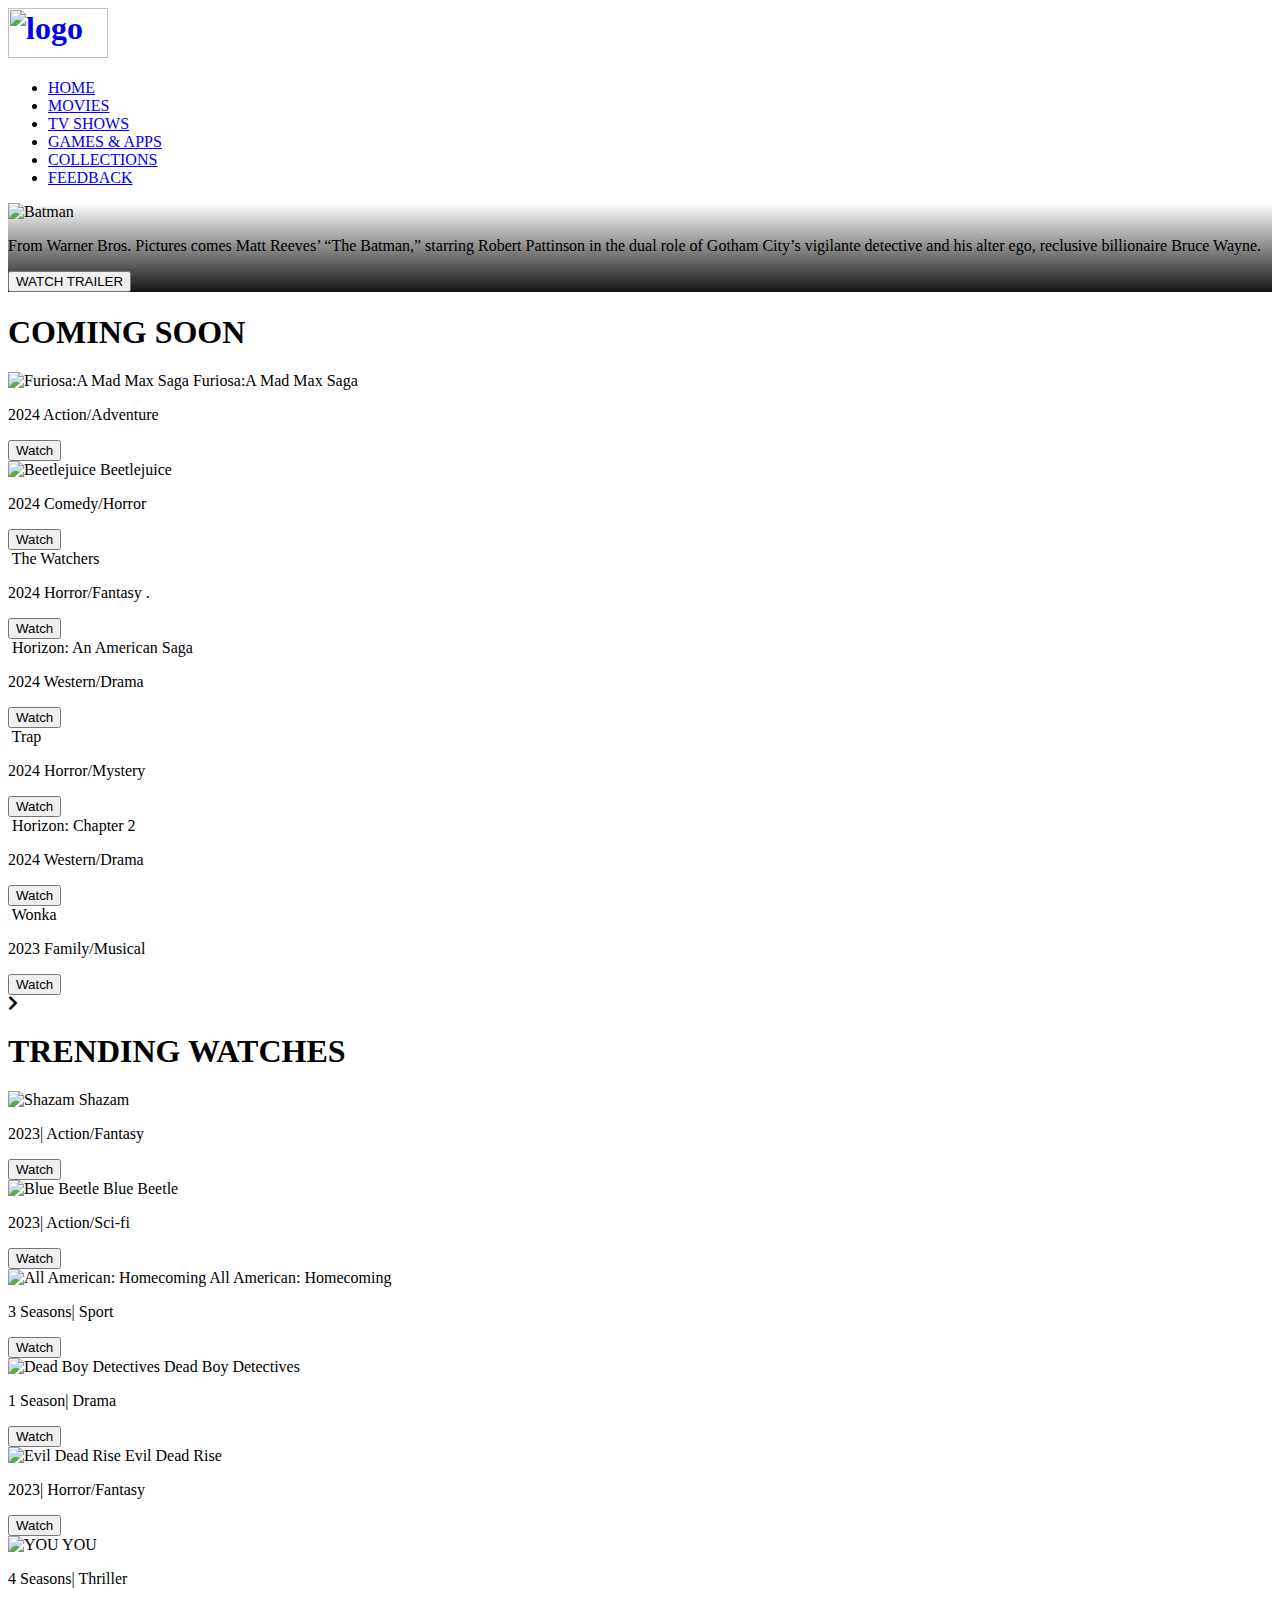
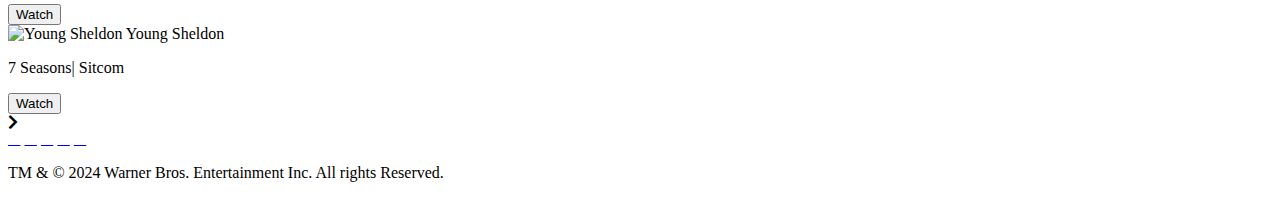
==== index.html @ 955c727d "Add files via upload" ====
<html lang="en">

<head>
    <meta charset="UTF-8">
    <meta http-equiv="X-UA-Compatible" content="IE=edge">
    <meta name="viewport" content="width=device-width, initial-scale=1.0">
    <link rel="stylesheet" href="css/style.css">
    <link
        href="https://fonts.googleapis.com/css2?family=Roboto:wght@100;300;400;500;700;900&family=Sen:wght@400;700;800&display=swap"
        rel="stylesheet">
        <link rel="stylesheet" href="https://cdnjs.cloudflare.com/ajax/libs/font-awesome/6.5.2/css/all.min.css" integrity="sha512-SnH5WK+bZxgPHs44uWIX+LLJAJ9/2PkPKZ5QiAj6Ta86w+fsb2TkcmfRyVX3pBnMFcV7oQPJkl9QevSCWr3W6A==" crossorigin="anonymous" referrerpolicy="no-referrer" />
    
        <link rel="stylesheet" href="https://cdnjs.cloudflare.com/ajax/libs/font-awesome/5.15.2/css/all.min.css">
    <title>HOME</title>
</head>

<body>
    <div class="navbar">
        <div class="navbar-container">
            <div class="logo-container">
                <h1 class="logo"><a href="index.html"><img src="img/logo.png" alt="logo" height="50" width="100"></a></h1>
            </div>
            <div class="menu-container">
                <ul class="menu-list">
                    <li class="menu-list-item active"><a href="index.html">HOME</a></li>
                    <li class="menu-list-item"><a href="movies.html">MOVIES</a></li>
                    <li class="menu-list-item"><a href="tvshows.html">TV SHOWS</a></li>
                    <li class="menu-list-item"><a href="games&apps.html">GAMES & APPS</a></li>
                    <li class="menu-list-item"><a href="collections.html">COLLECTIONS</a></li>
                    <li class="menu-list-item"><a href="feedback.html">FEEDBACK</a></li>

                </ul>
            </div>
            
    </div>
    
    <div class="container">
        <div class="content-container">
            <div class="featured-content"
                style="background: linear-gradient(to bottom, rgba(0,0,0,0), #151515), url('img/carousel.png');">
                <img class="featured-title" src="img/batman.png" alt="Batman">
                <p class="featured-desc">From Warner Bros. Pictures comes Matt Reeves’ “The Batman,” starring Robert Pattinson in the dual role of Gotham City’s vigilante detective and his alter ego, reclusive billionaire Bruce Wayne.
                    </p>
               <a href="batman.html"><button class="featured-button">WATCH TRAILER</button></a>
            </div>
            <div class="movie-list-container">
                <h1 class="movie-list-title">COMING SOON</h1>
                <div class="movie-list-wrapper">
                    <div class="movie-list">
                        <div class="movie-list-item">
                            <img class="movie-list-item-img" src="img/com1.png" alt="Furiosa:A Mad Max Saga">
                            <span class="movie-list-item-title">Furiosa:A Mad Max Saga</span>
                            <p class="movie-list-item-desc">2024 Action/Adventure
                                </p>
                            <button class="movie-list-item-button">Watch</button>
                        </div>
                        <div class="movie-list-item">
                            <img class="movie-list-item-img" src="img/com2.png" alt="Beetlejuice">
                            <span class="movie-list-item-title">Beetlejuice</span>
                            <p class="movie-list-item-desc">2024 Comedy/Horror
                                </p>
                            <button class="movie-list-item-button">Watch</button>
                        </div>
                        <div class="movie-list-item">
                            <img class="movie-list-item-img" src="img/com3.png" alt="">
                            <span class="movie-list-item-title">The Watchers</span>
                            <p class="movie-list-item-desc">2024 Horror/Fantasy
                                .</p>
                            <button class="movie-list-item-button">Watch</button>
                        </div>
                        <div class="movie-list-item">
                            <img class="movie-list-item-img" src="img/com4.png" alt="">
                            <span class="movie-list-item-title">Horizon: An American Saga</span>
                            <p class="movie-list-item-desc">2024 Western/Drama
                                </p>
                            <button class="movie-list-item-button">Watch</button>
                        </div>
                        <div class="movie-list-item">
                            <img class="movie-list-item-img" src="img/com5.png" alt="">
                            <span class="movie-list-item-title">Trap</span>
                            <p class="movie-list-item-desc">2024 Horror/Mystery
                               </p>
                            <button class="movie-list-item-button">Watch</button>
                        </div>
                        <div class="movie-list-item">
                            <img class="movie-list-item-img" src="img/com6.png" alt="">
                            <span class="movie-list-item-title">Horizon: Chapter 2</span>
                            <p class="movie-list-item-desc">2024 Western/Drama
                                </p>
                            <button class="movie-list-item-button">Watch</button>
                        </div>
                        <div class="movie-list-item">
                            <img class="movie-list-item-img" src="img/mov1.png" alt="">
                            <span class="movie-list-item-title">Wonka</span>
                            <p class="movie-list-item-desc">2023 Family/Musical
                                </p>
                            <button class="movie-list-item-button">Watch</button>
                        </div>
                    </div>
                    <i class="fas fa-chevron-right arrow"></i>
                </div>
            </div>
            <div class="movie-list-container">
                <h1 class="movie-list-title">TRENDING WATCHES</h1>
                <div class="movie-list-wrapper">
                    <div class="movie-list">
                        <div class="movie-list-item">
                            <img class="movie-list-item-img" src="img/Shazam Fury of the God.jpeg" alt="Shazam">
                            <span class="movie-list-item-title">Shazam</span>
                            <p class="movie-list-item-desc">2023| Action/Fantasy
                                </p>
                            <a href="shazam.html"><button class="movie-list-item-button">Watch</button></a>
                        </div>
                        <div class="movie-list-item">
                            <img class="movie-list-item-img" src="img/mov2.png" alt="Blue Beetle">
                            <span class="movie-list-item-title">Blue Beetle</span>
                            <p class="movie-list-item-desc">2023| Action/Sci-fi
                                </p>
                            <button class="movie-list-item-button">Watch</button>
                        </div>
                        <div class="movie-list-item">
                            <img class="movie-list-item-img" src="img/tv2.png" alt="All American: Homecoming">
                            <span class="movie-list-item-title">All American: Homecoming</span>
                            <p class="movie-list-item-desc">3 Seasons| Sport
                                </p>
                            <button class="movie-list-item-button">Watch</button>
                        </div>
                        <div class="movie-list-item">
                            <img class="movie-list-item-img" src="img/tv1.png" alt="Dead Boy Detectives">
                            <span class="movie-list-item-title">Dead Boy Detectives</span>
                            <p class="movie-list-item-desc">1 Season| Drama
                                </p>
                            <button class="movie-list-item-button">Watch</button>
                        </div>
                        <div class="movie-list-item">
                            <img class="movie-list-item-img" src="img/mov3.png" alt="Evil Dead Rise">
                            <span class="movie-list-item-title">Evil Dead Rise</span>
                            <p class="movie-list-item-desc">2023| Horror/Fantasy
                                </p>
                            <button class="movie-list-item-button">Watch</button>
                            </div>
                        <div class="movie-list-item">
                            <img class="movie-list-item-img" src="img/tv5.png" alt="YOU">
                            <span class="movie-list-item-title">YOU</span>
                            <p class="movie-list-item-desc">4 Seasons| Thriller
                                </p>
                            <button class="movie-list-item-button">Watch</button>
                        </div>
                        <div class="movie-list-item">
                            <img class="movie-list-item-img" src="img/tv4.png" alt="Young Sheldon">
                            <span class="movie-list-item-title">Young Sheldon</span>
                            <p class="movie-list-item-desc">7 Seasons| Sitcom
                                </p>
                            <button class="movie-list-item-button">Watch</button>
                        </div>
                    </div>
                    <i class="fas fa-chevron-right arrow"></i>
                </div>
            </div>
          
                
    <script src="script/app.js"></script>
</body>

    <div class="footerContainer">
        <div class="socialIcons">
            <a href="https://web.facebook.com/warnerbrosent/?_rdc=1&_rdr"><i class="fa-brands fa-facebook"></i></a>
            <a href="https://www.instagram.com/warnerbrosentertainment/"><i class="fa-brands fa-instagram"></i></a>
            <a href="https://twitter.com/Warnerbros/"><i class="fa-brands fa-twitter"></i></a>
            <a href="https://www.linkedin.com/company/warner-bros--entertainment/"><i class="fa-brands fa-linkedin"></i></a>
            <a href="https://www.youtube.com/user/WarnerBrosPictures"><i class="fa-brands fa-youtube"></i></a>
        </div>
        
        
    </div>
    <div class="footerBottom">
        <p>TM & &copy; 2024 Warner Bros. Entertainment Inc. All rights Reserved.</p>
    </div>
</footer>
</html>
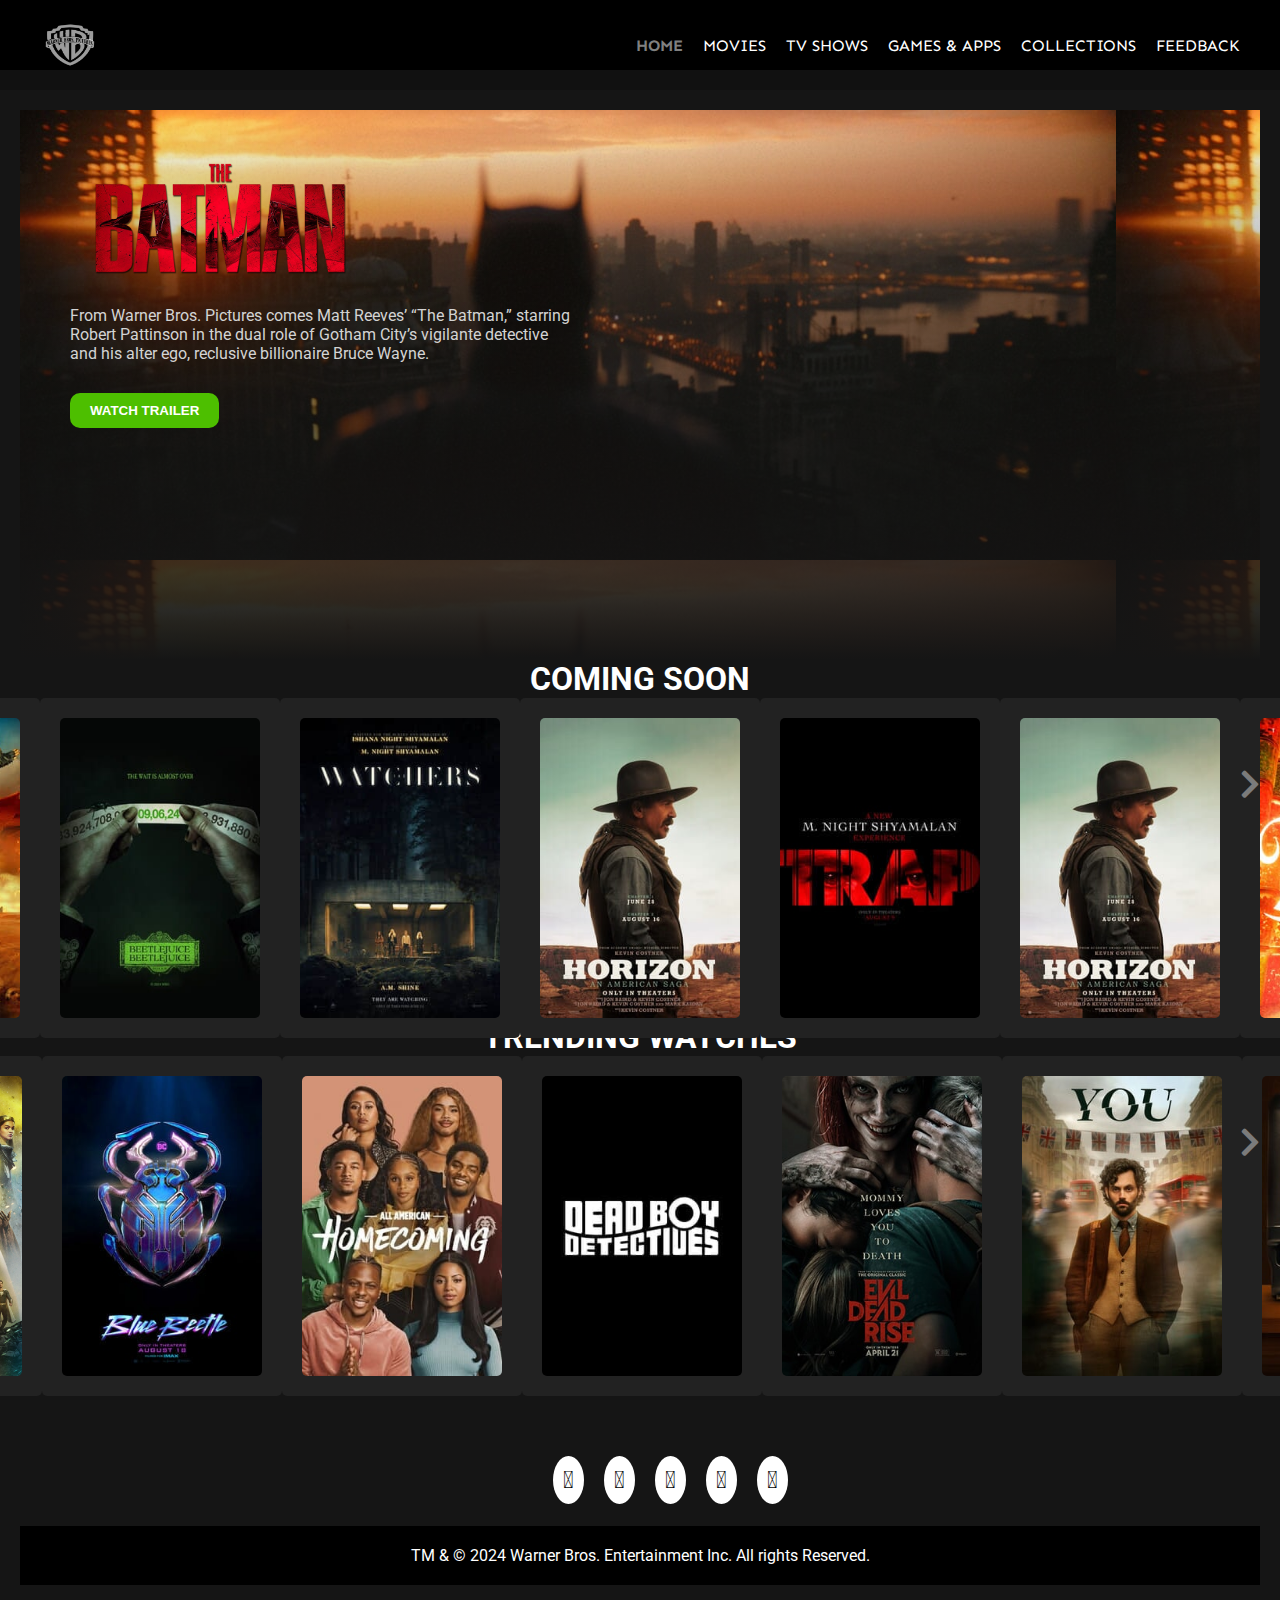
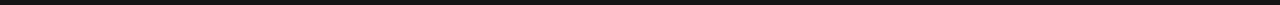
==== commit 51588d74: "Add files via upload" ====
--- a/index.html
+++ b/index.html
@@ -4,7 +4,7 @@
     <meta charset="UTF-8">
     <meta http-equiv="X-UA-Compatible" content="IE=edge">
     <meta name="viewport" content="width=device-width, initial-scale=1.0">
-    <link rel="stylesheet" href="css/style.css">
+    <link rel="stylesheet" href="style.css">
     <link
         href="https://fonts.googleapis.com/css2?family=Roboto:wght@100;300;400;500;700;900&family=Sen:wght@400;700;800&display=swap"
         rel="stylesheet">
@@ -159,7 +159,7 @@
             </div>
           
                 
-    <script src="script/app.js"></script>
+    <script src="app.js"></script>
 </body>
 
     <div class="footerContainer">
--- a/style.css
+++ b/style.css
@@ -0,0 +1,418 @@
+* {
+  margin: 0;
+  padding:0;
+}
+
+body {
+  font-family: "Roboto", sans-serif;
+  background-color: #111;
+}
+
+
+
+.navbar {
+  width: 100%;
+  height:70px;
+  background-color: black;
+  top: 0;
+  z-index: 1000;
+}
+
+.navbar-container {
+  display: flex;
+  align-items: center;
+  padding: 10 20px;
+  height: 100%;
+  color: white;
+  font-family: "Sen", sans-serif;
+  justify-content: space-between;
+}
+
+
+.logo-container {
+  flex: 1;
+}
+
+
+
+.logo {
+  font-size: 30px;
+  color: #4dbf00;
+}
+
+.menu-container {
+ display: flex;
+}
+
+.menu-list {
+  display: flex;
+  list-style: none;
+  margin: 0;
+  padding: 0;
+}
+
+.menu-list-item {
+  margin-right: 20px;
+}
+
+.menu-list-item a{
+  color: #fff;
+  text-decoration: none;
+  transition:color o.3s ease;
+}
+.menu-list-item.active {
+  font-weight: bold;
+}
+
+.menu-list-item.active a,
+.menu-list-item a:hover{
+  color: gray;
+}
+.profile-container {
+  flex: 2;
+  display: flex;
+  align-items: center;
+  justify-content: flex-end;
+}
+
+.profile-text-container {
+  margin: 0 20px;
+}
+
+.profile-picture {
+  width: 32px;
+  height: 32px;
+  border-radius: 50%;
+  object-fit: cover;
+}
+
+.left-menu-icon {
+  color: white;
+  font-size: 20px;
+  margin-bottom: 40px;
+}
+
+.container {
+  background-color: #151515;
+  min-height: calc(100vh - 50px);
+  color: white;
+}
+
+.content-container {
+ margin-top: 0px;
+ padding:20px;
+}
+
+
+.featured-content {
+  height: 50vh;
+  padding:50px;
+  
+  
+}
+
+.featured-title {
+  width: 300px;
+  margin: 0 auto;
+}
+
+.featured-desc {
+  width: 500px;
+  color: lightgray;
+  margin: 30px 0;
+}
+
+.featured-button {
+  background-color: #4dbf00;
+  color: white;
+  padding: 10px 20px;
+  border-radius: 10px;
+  border: none;
+  outline: none;
+  font-weight: bold;
+  cursor: pointer;
+  transition:background-color 0.3s ease;
+}
+
+.featured-button:hover{
+  background-color: greenyellow;
+}
+
+.movie-list-container {
+  width: 100%;
+}
+
+.movie-list-title{
+  text-align: center;
+  font-size: 2em;
+  margin-bottom: 20px;
+}
+.movie-list-wrapper {
+  position: relative;
+ display: flex;
+ justify-content: center;
+ 
+}
+
+.movie-list {
+  display: flex;
+  align-items: center;
+  height: 300px;
+  transform: translateX(0);
+  transition: all 1s ease-in-out;
+}
+
+.movie-list-item {
+  min-width: 200px;
+  background-color:#222;
+  color: white;
+  padding: 20px;
+  border-radius: 5px;
+  text-align: center;
+  flex-shrink: 0;
+}
+
+.movie-list-item:hover .movie-list-item-img {
+  transform: scale(1.2);
+  margin: 0 30px;
+  opacity: 0.5;
+}
+
+.movie-list-item:hover .movie-list-item-title,
+.movie-list-item:hover .movie-list-item-desc,
+.movie-list-item:hover .movie-list-item-button {
+  opacity: 1;
+}
+
+.movie-list-item-img {
+  transition: all 1s ease-in-out;
+  width:100%;
+  height:300px;
+  object-fit: cover;
+  border-radius: 5px;
+}
+
+.movie-list-item-title {
+  background-color: #333;
+  padding: 0 10px;
+  font-size: 1.2em;
+  font-weight: bold;
+  position: absolute;
+  top: 10%;
+  left: 50px;
+  opacity: 0;
+  transition: 1s all ease-in-out;
+  margin: 10px 0;
+
+}
+
+.movie-list-item-desc {
+  background-color: #333;
+  padding: 10px;
+  font-size: 0.9em;
+  position: absolute;
+  top: 30%;
+  left: 50px;
+  width: 230px;
+  opacity: 0;
+  transition: 1s all ease-in-out;
+  margin-bottom: 10px;
+}
+
+.movie-list-item-button {
+  padding: 10px 20px;
+  background-color: #4dbf00;
+  color: white;
+  border-radius: 10px;
+  outline: none;
+  border: none;
+  cursor: pointer;
+  position: absolute;
+  bottom: 20px;
+  left: 50px;
+  opacity: 0;
+  transition: 1s all ease-in-out;
+}
+
+.arrow {
+  font-size: 2em;
+  position: absolute;
+  top: 50px;
+  right: 0px;
+  color: lightgray;
+  opacity: 0.5;
+  cursor: pointer;
+  
+}
+
+.container.active {
+  background-color: white;
+}
+
+.movie-list-title.active {
+  color: black;
+}
+
+.navbar-container.active {
+  background-color: white;
+
+  color: black;
+}
+
+
+form {
+  background-color: #fff;
+ padding: 20px;
+ border-radius: 10px;
+ box-shadow: 0px 0px 10px 0px rgba(0,0,0,0.1);
+ max-width: 600px;
+ margin: 50px auto;
+}
+
+h2 {
+ text-align: center;
+ color: #fff;
+}
+
+label {
+ font-size: 16px;
+ font-weight: bold;
+ margin-bottom: 10px;
+color:black;
+}
+
+input[type="text"],
+input[type="email"],
+select,
+textarea {
+ border-radius: 5px;
+  border: 1px solid #ccc;
+ padding: 10px;
+ font-size: 16px;
+ width: 100%;
+ margin-bottom: 20px;
+ box-sizing: border-box;
+}
+
+input[type="submit"] {
+background-color: #4dbf00;
+color:white;
+border: none;
+padding: 10px 20px;
+border-radius: 5px;
+font-size: 16px;
+cursor: pointer;
+transition:background-color 0.3s;
+
+}
+
+input[type="submit"]:hover {
+background-color: #3ca300;
+}
+
+.rating-stars {
+display: inline-block;
+ width: 120px;
+font-size: 0;
+white-space: nowrap;
+cursor: pointer;
+overflow: hidden;
+margin: 20px;
+}
+
+.rating-stars > input {
+ display: none;
+}
+
+.rating-stars > label {
+  display: inline-block;
+ position: relative;
+ width: 20px;
+ height: 20px;
+ margin: 0px 2px;
+  background-color: transparent;
+}
+
+.rating-stars > label:before {
+content: "\2605";
+position: absolute;
+top: 0;
+left: 0;
+font-size: 25px;
+color: #ccc;
+}
+
+.rating-stars > input:checked ~ label:before,
+.rating-stars > label:hover:before {
+  color: #ffbf00;
+}
+
+.video-container{
+  display:flex;
+  justify-content: center;
+  align-items: center;
+  height:100vh;
+}
+
+video{
+  max-width: 100%;
+}
+
+
+footer{
+  background-color: #111;
+}
+.footerContainer{
+  width: 100%;
+  padding: 70px 30px 20px ;
+  height: 60px;
+}
+.socialIcons{
+  display: flex;
+  justify-content: center;
+}
+.socialIcons a{
+  text-decoration: none;
+  padding:  10px;
+  background-color: white;
+  margin: 10px;
+  border-radius: 50%;
+}
+.socialIcons a i{
+  font-size: 1.5em;
+  color: black;
+  opacity: 0,9;
+}
+
+.socialIcons a:hover{
+  background-color: #111;
+  transition: 0.5s;
+}
+.socialIcons a:hover i{
+  color: white;
+  transition: 0.5s;
+}
+
+.footerBottom{
+  background-color: #000;
+  padding: 20px;
+  text-align: center;
+}
+.footerBottom p{
+  color: white;
+}
+
+@media (max-width: 700px){
+  .footerNav ul{
+      flex-direction: column;
+  } 
+  .footerNav ul li{
+      width:100%;
+      text-align: center;
+      margin: 10px;
+  }
+  .socialIcons a{
+      padding: 8px;
+      margin: 4px;
+  }
+}